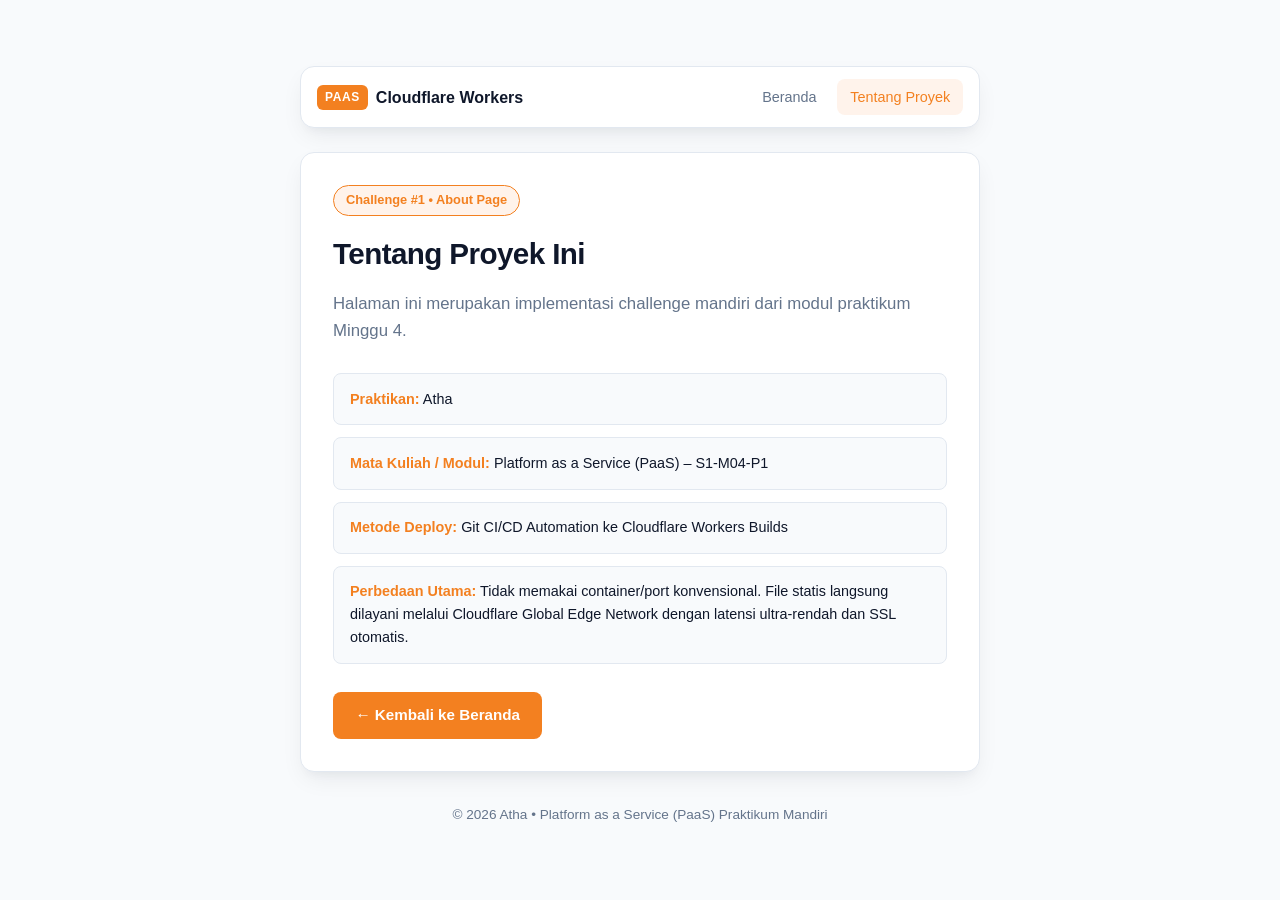
==== public/about.html @ 03b43ca2 "feat: prepare static site for Cloudflare (paas-static-atha)" ====
<!doctype html>
<html lang="id">
<head>
  <meta charset="UTF-8">
  <meta name="viewport" content="width=device-width, initial-scale=1.0">
  <title>Tentang Proyek - PaaS Static Deployment (Atha)</title>
  <link rel="icon" type="image/svg+xml" href="favicon.svg">
  <link rel="stylesheet" href="style.css">
</head>
<body>
  <div class="container">
    <header class="navbar">
      <div class="logo">
        <span class="logo-badge">PaaS</span>
        <span class="logo-title">Cloudflare Workers</span>
      </div>
      <nav class="nav-links">
        <a href="index.html">Beranda</a>
        <a href="about.html" class="active">Tentang Proyek</a>
      </nav>
    </header>

    <main class="card">
      <div class="badge">Challenge #1 • About Page</div>
      <h1>Tentang Proyek Ini</h1>
      <p>Halaman ini merupakan implementasi challenge mandiri dari modul praktikum Minggu 4.</p>

      <div class="feature-list">
        <div class="feature-item">
          <strong>Praktikan:</strong> Atha
        </div>
        <div class="feature-item">
          <strong>Mata Kuliah / Modul:</strong> Platform as a Service (PaaS) – S1-M04-P1
        </div>
        <div class="feature-item">
          <strong>Metode Deploy:</strong> Git CI/CD Automation ke Cloudflare Workers Builds
        </div>
        <div class="feature-item">
          <strong>Perbedaan Utama:</strong> Tidak memakai container/port konvensional. File statis langsung dilayani melalui Cloudflare Global Edge Network dengan latensi ultra-rendah dan SSL otomatis.
        </div>
      </div>

      <div class="action-section">
        <a href="index.html" class="btn" style="text-decoration: none;">&larr; Kembali ke Beranda</a>
      </div>
    </main>

    <footer class="footer">
      <p>&copy; 2026 Atha • Platform as a Service (PaaS) Praktikum Mandiri</p>
    </footer>
  </div>
</body>
</html>
---- public/style.css ----
:root {
  --primary: #f38020;
  --primary-hover: #e06c0f;
  --primary-light: #fff3eb;
  --bg: #f8fafc;
  --card-bg: #ffffff;
  --text-main: #0f172a;
  --text-muted: #64748b;
  --border: #e2e8f0;
  --shadow: 0 10px 25px -5px rgba(15, 23, 42, 0.08), 0 8px 10px -6px rgba(15, 23, 42, 0.04);
  --radius: 14px;
}

@media (prefers-color-scheme: dark) {
  :root {
    --bg: #0b0f19;
    --card-bg: #131c2e;
    --text-main: #f1f5f9;
    --text-muted: #94a3b8;
    --border: #1e293b;
    --primary-light: #2b1f1a;
    --shadow: 0 10px 25px -5px rgba(0, 0, 0, 0.4);
  }
}

* {
  box-sizing: border-box;
  margin: 0;
  padding: 0;
}

body {
  font-family: -apple-system, BlinkMacSystemFont, "Segoe UI", Roboto, Oxygen, Ubuntu, Cantarell, "Helvetica Neue", sans-serif;
  background-color: var(--bg);
  color: var(--text-main);
  line-height: 1.6;
  min-height: 100vh;
  display: flex;
  justify-content: center;
  align-items: center;
  padding: 1.5rem 1rem;
}

.container {
  width: 100%;
  max-width: 680px;
  display: flex;
  flex-direction: column;
  gap: 1.5rem;
}

/* Navbar */
.navbar {
  display: flex;
  justify-content: space-between;
  align-items: center;
  flex-wrap: wrap;
  gap: 0.75rem;
  padding: 0.75rem 1rem;
  background: var(--card-bg);
  border: 1px solid var(--border);
  border-radius: var(--radius);
  box-shadow: var(--shadow);
}

.logo {
  display: flex;
  align-items: center;
  gap: 0.5rem;
  font-weight: 700;
  font-size: 1rem;
}

.logo-badge {
  background: var(--primary);
  color: #ffffff;
  padding: 0.2rem 0.5rem;
  border-radius: 6px;
  font-size: 0.75rem;
  letter-spacing: 0.05em;
  text-transform: uppercase;
}

.logo-title {
  color: var(--text-main);
}

.nav-links {
  display: flex;
  gap: 0.5rem;
}

.nav-links a {
  text-decoration: none;
  color: var(--text-muted);
  font-size: 0.9rem;
  font-weight: 500;
  padding: 0.4rem 0.8rem;
  border-radius: 8px;
  transition: all 0.2s ease;
}

.nav-links a:hover,
.nav-links a.active {
  color: var(--primary);
  background: var(--primary-light);
}

/* Main Card */
.card {
  background: var(--card-bg);
  border: 1px solid var(--border);
  border-radius: var(--radius);
  padding: 2rem;
  box-shadow: var(--shadow);
  display: flex;
  flex-direction: column;
  gap: 1.25rem;
}

.badge {
  align-self: flex-start;
  font-size: 0.8rem;
  font-weight: 600;
  background: var(--primary-light);
  color: var(--primary);
  border: 1px solid var(--primary);
  padding: 0.25rem 0.75rem;
  border-radius: 9999px;
}

h1 {
  font-size: 1.85rem;
  font-weight: 800;
  letter-spacing: -0.02em;
  color: var(--text-main);
  line-height: 1.2;
}

.card > p {
  color: var(--text-muted);
  font-size: 1.05rem;
}

/* Meta Box */
.meta-box {
  background: var(--bg);
  border: 1px solid var(--border);
  border-radius: 10px;
  padding: 1rem;
  display: grid;
  grid-template-columns: repeat(auto-fit, minmax(180px, 1fr));
  gap: 1rem;
}

.meta-item {
  display: flex;
  flex-direction: column;
  gap: 0.2rem;
}

.meta-label {
  font-size: 0.75rem;
  text-transform: uppercase;
  letter-spacing: 0.05em;
  color: var(--text-muted);
  font-weight: 600;
}

.meta-value {
  font-size: 0.95rem;
  font-weight: 600;
  color: var(--text-main);
  word-break: break-all;
}

.meta-value a {
  color: var(--primary);
  text-decoration: none;
}

.meta-value a:hover {
  text-decoration: underline;
}

/* Action & Button */
.action-section {
  display: flex;
  flex-direction: column;
  align-items: flex-start;
  gap: 0.75rem;
  padding-top: 0.5rem;
}

.btn {
  background: var(--primary);
  color: #ffffff;
  border: none;
  font-size: 0.95rem;
  font-weight: 600;
  padding: 0.7rem 1.4rem;
  border-radius: 8px;
  cursor: pointer;
  transition: transform 0.15s ease, background-color 0.2s ease;
  display: inline-flex;
  align-items: center;
  gap: 0.5rem;
}

.btn:hover {
  background: var(--primary-hover);
  transform: translateY(-1px);
}

.btn:active {
  transform: translateY(0);
}

.result-text {
  font-size: 0.95rem;
  color: #10b981;
  font-weight: 600;
  min-height: 1.5rem;
  transition: opacity 0.3s ease;
}

/* Feature Grid for About Page */
.feature-list {
  display: grid;
  gap: 0.75rem;
  margin-top: 0.5rem;
}

.feature-item {
  background: var(--bg);
  border: 1px solid var(--border);
  padding: 0.85rem 1rem;
  border-radius: 8px;
  font-size: 0.9rem;
}

.feature-item strong {
  color: var(--primary);
}

/* Footer */
.footer {
  text-align: center;
  font-size: 0.85rem;
  color: var(--text-muted);
  padding: 0.5rem;
}

/* Mobile responsiveness tweak */
@media (max-width: 540px) {
  .card {
    padding: 1.25rem;
  }
  h1 {
    font-size: 1.5rem;
  }
  .navbar {
    flex-direction: column;
    align-items: flex-start;
  }
  .nav-links {
    width: 100%;
    justify-content: flex-start;
  }
  .btn {
    width: 100%;
    justify-content: center;
  }
}
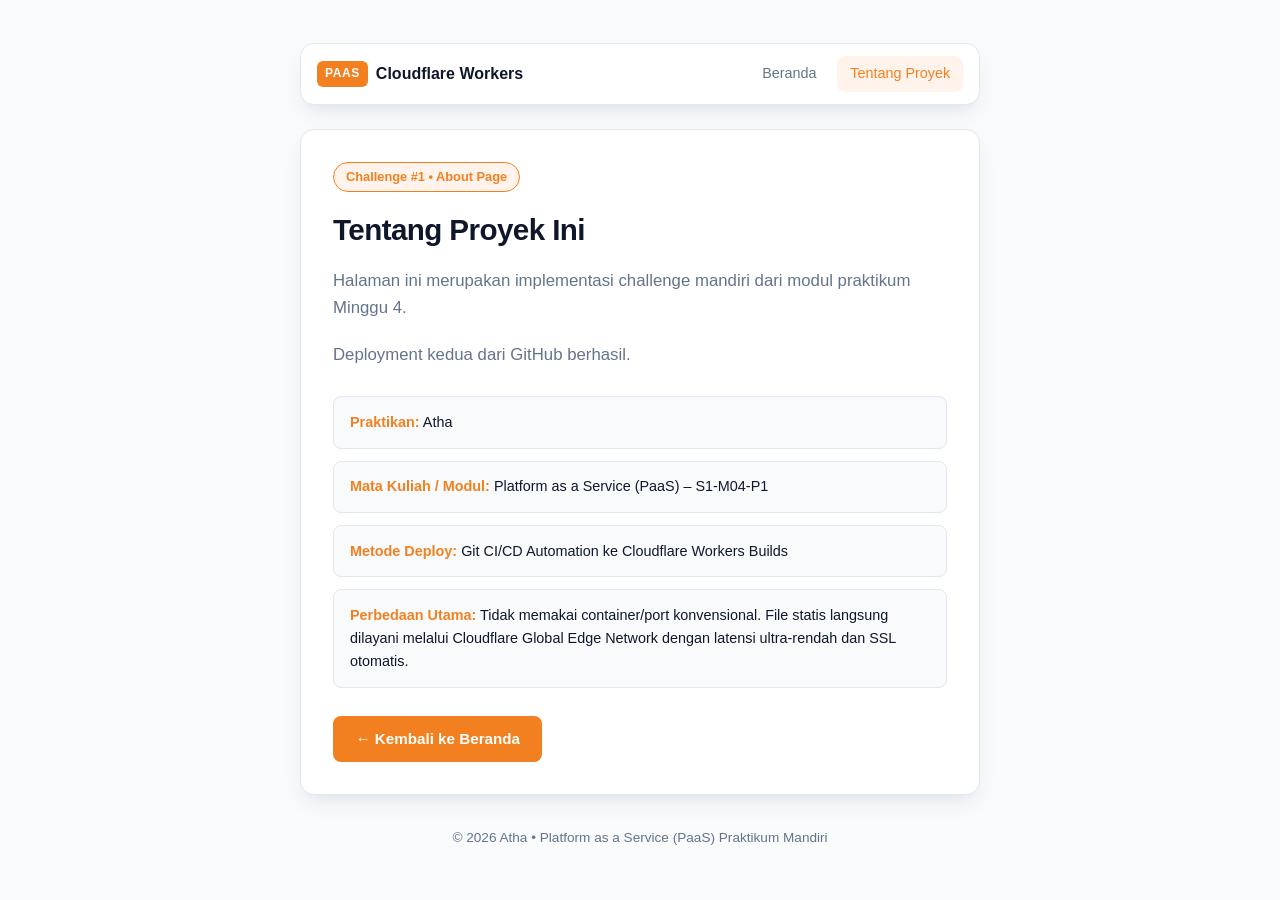
==== commit a1596b19: "docs: update homepage content" ====
--- a/public/about.html
+++ b/public/about.html
@@ -24,6 +24,7 @@
       <div class="badge">Challenge #1 • About Page</div>
       <h1>Tentang Proyek Ini</h1>
       <p>Halaman ini merupakan implementasi challenge mandiri dari modul praktikum Minggu 4.</p>
+      <p>Deployment kedua dari GitHub berhasil.</p>
 
       <div class="feature-list">
         <div class="feature-item">
